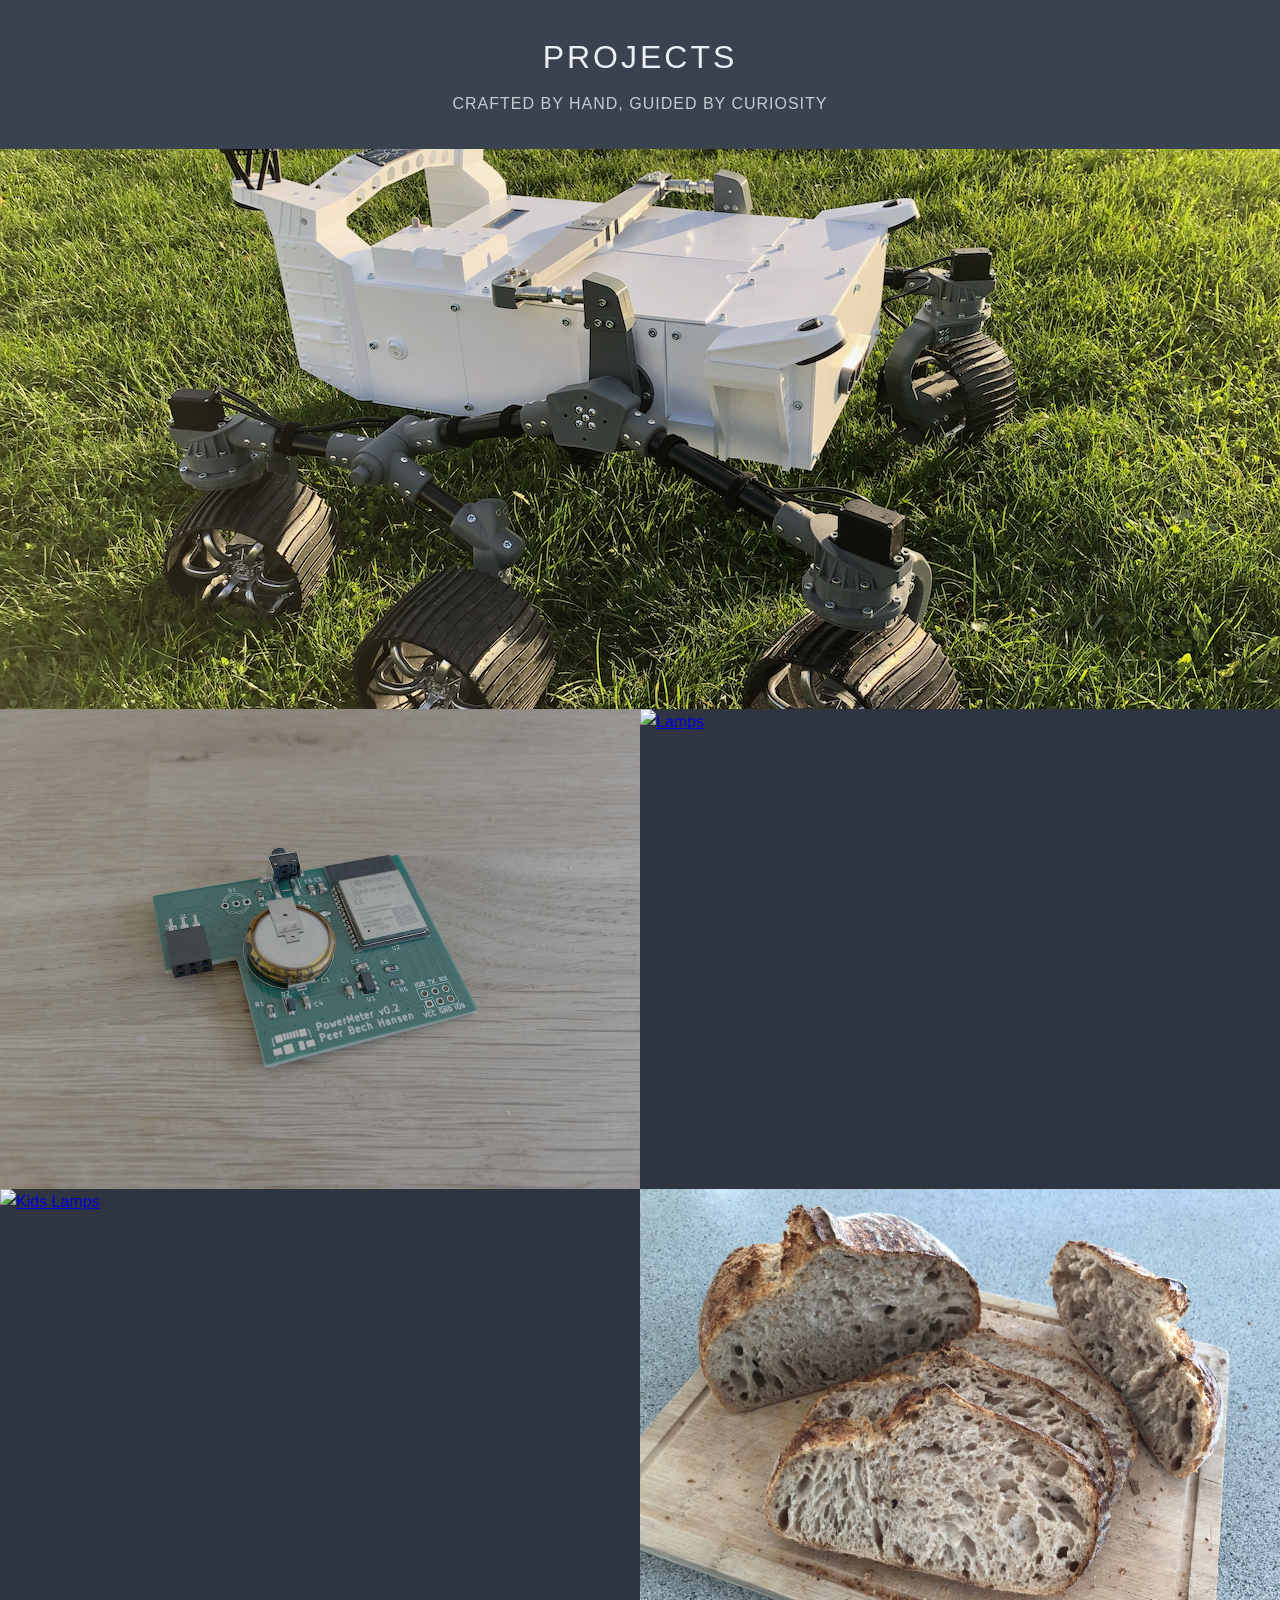
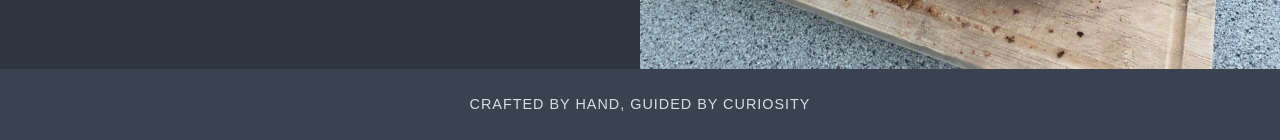
==== index.html @ 801d6085 "Move shared CSS/JS to common files, swap WattZig and Sourdough order" ====
<!DOCTYPE html>
<html lang="en">
<head>
    <meta charset="UTF-8">
    <meta name="viewport" content="width=device-width, initial-scale=1.0">
    <title>Projects</title>
    <link rel="stylesheet" href="https://cdnjs.cloudflare.com/ajax/libs/font-awesome/6.0.0/css/all.min.css">
    <style>
        /* Nordic design theme */
        :root {
            --primary-color: #39424E;
            --accent-color: #A27250;
            --bg-color: #2E3440;
            --card-bg: #ffffff;
            --text-color: #2E3440;
            --overlay-bg: rgba(46, 52, 64, 0.8);
            --font-main: 'Segoe UI', 'Helvetica Neue', Arial, sans-serif;
        }

        body {
            font-family: var(--font-main);
            margin: 0;
            padding: 0;
            background-color: var(--bg-color);
            color: var(--text-color);
            line-height: 1.6;
        }
        
        header {
            background-color: var(--primary-color);
            color: #ECEFF4;
            padding: 2rem;
            text-align: center;
        }
        
        header h1 {
            margin: 0;
            font-weight: 300;
            font-size: 2rem;
            letter-spacing: 3px;
            text-transform: uppercase;
        }
        
        .tagline {
            font-style: normal;
            opacity: 0.8;
            margin-top: 0.5rem;
            font-weight: 300;
            letter-spacing: 1px;
        }
        
        .container {
            display: grid;
            grid-template-columns: repeat(2, 1fr);
            grid-gap: 0;
            max-width: 1600px;
            margin: 0 auto;
            padding: 0;
        }

        .tile {
            position: relative;
            display: block;
            width: 100%;
            overflow: hidden;
            aspect-ratio: 4 / 3;
        }

        .tile img {
            width: 100%;
            height: 100%;
            object-fit: cover;
            display: block;
            filter: saturate(0.9);
        }

        .tile:first-child {
            grid-column: 1 / -1;
            aspect-ratio: 16 / 7;
        }
        
        .tile .overlay {
            position: absolute;
            top: 0;
            left: 0;
            right: 0;
            bottom: 0;
            display: flex;
            flex-direction: column;
            align-items: center;
            justify-content: center;
            color: white;
            background-color: var(--overlay-bg);
            opacity: 0;
            transition: opacity 0.4s ease;
        }
        
        .tile:hover .overlay {
            opacity: 1;
        }
        
        .tile .overlay-title {
            font-size: 1.5rem;
            font-weight: 300;
            margin-bottom: 10px;
            text-transform: uppercase;
            letter-spacing: 2px;
            color: #ECEFF4;
        }
        
        .tile .overlay-icon {
            font-size: 1.8rem;
            margin-bottom: 15px;
            color: var(--accent-color);
        }
        
        .tile .overlay-desc {
            font-size: 0.9rem;
            max-width: 80%;
            text-align: center;
            opacity: 0.9;
            font-weight: 300;
            color: #E5E9F0;
        }
        
        footer {
            background-color: var(--primary-color);
            color: #D8DEE9;
            text-align: center;
            padding: 1.5rem;
            margin-top: 0;
            font-size: 0.9rem;
            letter-spacing: 1px;
            font-weight: 300;
        }
        
        @media (max-width: 768px) {
            .container {
                grid-template-columns: 1fr;
                margin: 40px auto;
            }

            header h1 {
                font-size: 1.8rem;
            }

            .tile .overlay {
                opacity: 1;
            }
        }
    </style>
</head>
<body>
    <header>
        <h1>PROJECTS</h1>
        <div class="tagline">CRAFTED BY HAND, GUIDED BY CURIOSITY</div>
    </header>
    
    <div class="container">
        <div class="tile">
            <a href="https://rover.monz.dk/">
                <img src="IMG_5982.png" alt="Rover">
                <div class="overlay">
                    <div class="overlay-icon"><i class="fas fa-robot"></i></div>
                    <div class="overlay-title">Rover</div>
                    <div class="overlay-desc">Autonomous robotics project with custom electronics and programming</div>
                </div>
            </a>
        </div>
        <div class="tile">
            <a href="wattzig/index.html">
                <img src="wattzig/Print.png" alt="WattZig">
                <div class="overlay">
                    <div class="overlay-icon"><i class="fas fa-bolt"></i></div>
                    <div class="overlay-title">WattZig</div>
                    <div class="overlay-desc">Open-source Zigbee power meter for 3-phase energy monitoring</div>
                </div>
            </a>
        </div>
        <div class="tile">
            <a href="lamps/index.html">
                <img src="lamps/IMG_7536.jpeg" alt="Lamps">
                <div class="overlay">
                    <div class="overlay-icon"><i class="fas fa-lightbulb"></i></div>
                    <div class="overlay-title">Lamps</div>
                    <div class="overlay-desc">Custom lighting designs and fabrication</div>
                </div>
            </a>
        </div>
        <div class="tile">
            <a href="kids-lamps/index.html">
                <img src="kids-lamps/IMG_7848.jpeg" alt="Kids Lamps">
                <div class="overlay">
                    <div class="overlay-icon"><i class="fas fa-child"></i></div>
                    <div class="overlay-title">Kids Lamps</div>
                    <div class="overlay-desc">Fun and creative lighting projects for children's spaces</div>
                </div>
            </a>
        </div>
        <div class="tile">
            <a href="https://baking.monz.dk/">
                <img src="IMG_6832.jpg" alt="Sourdough">
                <div class="overlay">
                    <div class="overlay-icon"><i class="fas fa-bread-slice"></i></div>
                    <div class="overlay-title">Sourdough</div>
                    <div class="overlay-desc">Artisanal bread making experiments</div>
                </div>
            </a>
        </div>
        <!-- Add more tiles for other projects as needed -->
    </div>
    
    <footer>
        CRAFTED BY HAND, GUIDED BY CURIOSITY
    </footer>
</body>
</html>
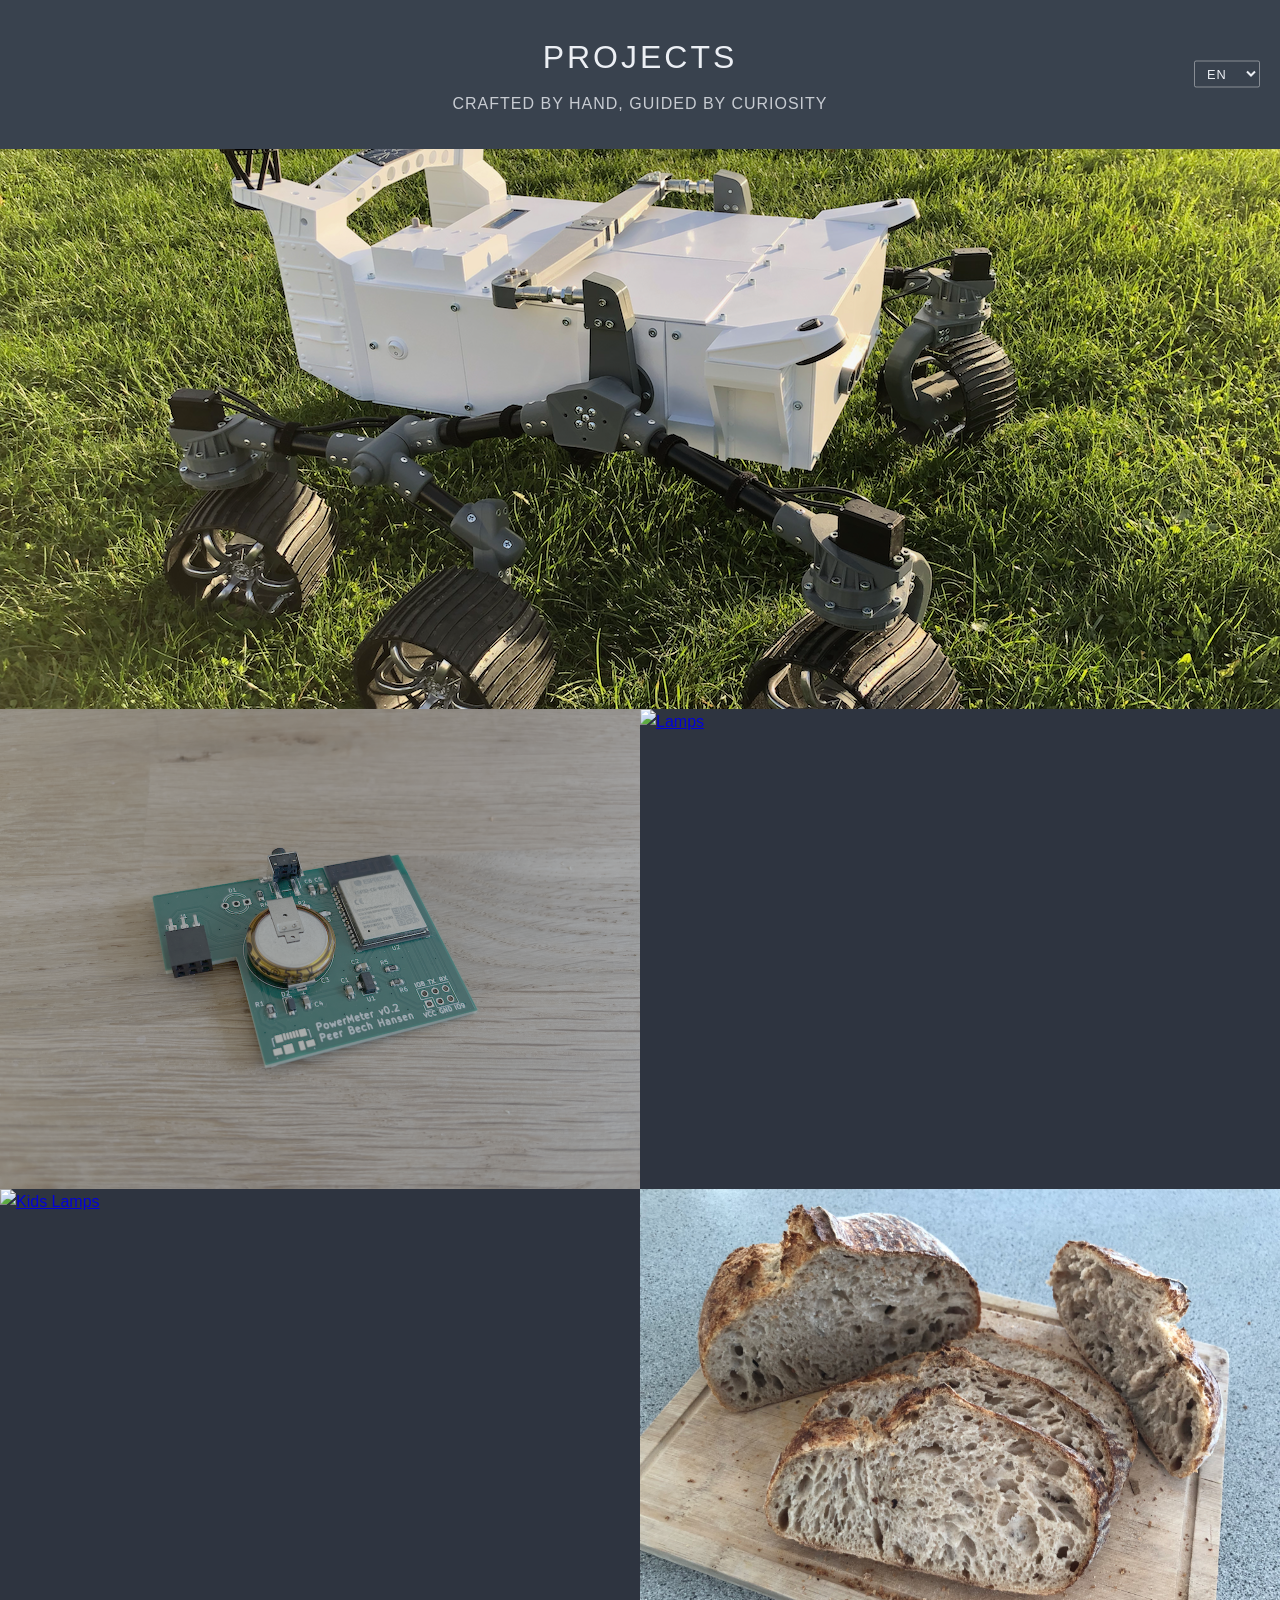
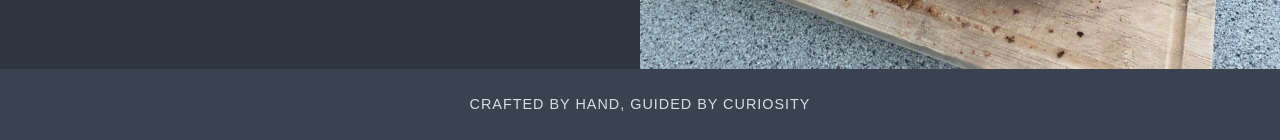
==== commit f24552a3: "Add i18n support for 10 languages Adds a language switcher to every page header that persists the se" ====
--- a/index.html
+++ b/index.html
@@ -31,6 +31,39 @@
             color: #ECEFF4;
             padding: 2rem;
             text-align: center;
+            position: relative;
+        }
+
+        #lang-switcher {
+            position: absolute;
+            right: 20px;
+            top: 50%;
+            transform: translateY(-50%);
+            background: transparent;
+            border: 1px solid rgba(255, 255, 255, 0.4);
+            color: inherit;
+            padding: 4px 8px;
+            font-family: var(--font-main);
+            font-size: 0.8rem;
+            font-weight: 300;
+            letter-spacing: 1px;
+            cursor: pointer;
+            border-radius: 2px;
+            transition: border-color 0.2s;
+        }
+
+        #lang-switcher:hover {
+            border-color: rgba(255, 255, 255, 0.8);
+        }
+
+        #lang-switcher option {
+            background: var(--primary-color);
+            color: #ECEFF4;
+        }
+
+        [dir="rtl"] #lang-switcher {
+            right: auto;
+            left: 20px;
         }
         
         header h1 {
@@ -152,8 +185,8 @@
 </head>
 <body>
     <header>
-        <h1>PROJECTS</h1>
-        <div class="tagline">CRAFTED BY HAND, GUIDED BY CURIOSITY</div>
+        <h1 data-i18n="nav_title">PROJECTS</h1>
+        <div class="tagline" data-i18n="tagline">CRAFTED BY HAND, GUIDED BY CURIOSITY</div>
     </header>
     
     <div class="container">
@@ -162,8 +195,8 @@
                 <img src="IMG_5982.png" alt="Rover">
                 <div class="overlay">
                     <div class="overlay-icon"><i class="fas fa-robot"></i></div>
-                    <div class="overlay-title">Rover</div>
-                    <div class="overlay-desc">Autonomous robotics project with custom electronics and programming</div>
+                    <div class="overlay-title" data-i18n="rover_title">Rover</div>
+                    <div class="overlay-desc" data-i18n="rover_desc">Autonomous robotics project with custom electronics and programming</div>
                 </div>
             </a>
         </div>
@@ -172,8 +205,8 @@
                 <img src="wattzig/Print.png" alt="WattZig">
                 <div class="overlay">
                     <div class="overlay-icon"><i class="fas fa-bolt"></i></div>
-                    <div class="overlay-title">WattZig</div>
-                    <div class="overlay-desc">Open-source Zigbee power meter for 3-phase energy monitoring</div>
+                    <div class="overlay-title" data-i18n="wattzig_title">WattZig</div>
+                    <div class="overlay-desc" data-i18n="wattzig_desc">Open-source Zigbee power meter for 3-phase energy monitoring</div>
                 </div>
             </a>
         </div>
@@ -182,8 +215,8 @@
                 <img src="lamps/IMG_7536.jpeg" alt="Lamps">
                 <div class="overlay">
                     <div class="overlay-icon"><i class="fas fa-lightbulb"></i></div>
-                    <div class="overlay-title">Lamps</div>
-                    <div class="overlay-desc">Custom lighting designs and fabrication</div>
+                    <div class="overlay-title" data-i18n="lamps_title">Lamps</div>
+                    <div class="overlay-desc" data-i18n="lamps_desc">Custom lighting designs and fabrication</div>
                 </div>
             </a>
         </div>
@@ -192,8 +225,8 @@
                 <img src="kids-lamps/IMG_7848.jpeg" alt="Kids Lamps">
                 <div class="overlay">
                     <div class="overlay-icon"><i class="fas fa-child"></i></div>
-                    <div class="overlay-title">Kids Lamps</div>
-                    <div class="overlay-desc">Fun and creative lighting projects for children's spaces</div>
+                    <div class="overlay-title" data-i18n="kids_lamps_title">Kids Lamps</div>
+                    <div class="overlay-desc" data-i18n="kids_lamps_desc">Fun and creative lighting projects for children's spaces</div>
                 </div>
             </a>
         </div>
@@ -202,16 +235,19 @@
                 <img src="IMG_6832.jpg" alt="Sourdough">
                 <div class="overlay">
                     <div class="overlay-icon"><i class="fas fa-bread-slice"></i></div>
-                    <div class="overlay-title">Sourdough</div>
-                    <div class="overlay-desc">Artisanal bread making experiments</div>
+                    <div class="overlay-title" data-i18n="sourdough_title">Sourdough</div>
+                    <div class="overlay-desc" data-i18n="sourdough_desc">Artisanal bread making experiments</div>
                 </div>
             </a>
         </div>
         <!-- Add more tiles for other projects as needed -->
     </div>
     
-    <footer>
+    <footer data-i18n="footer_text">
         CRAFTED BY HAND, GUIDED BY CURIOSITY
     </footer>
+
+    <script src="translations.js"></script>
+    <script src="common.js"></script>
 </body>
 </html>
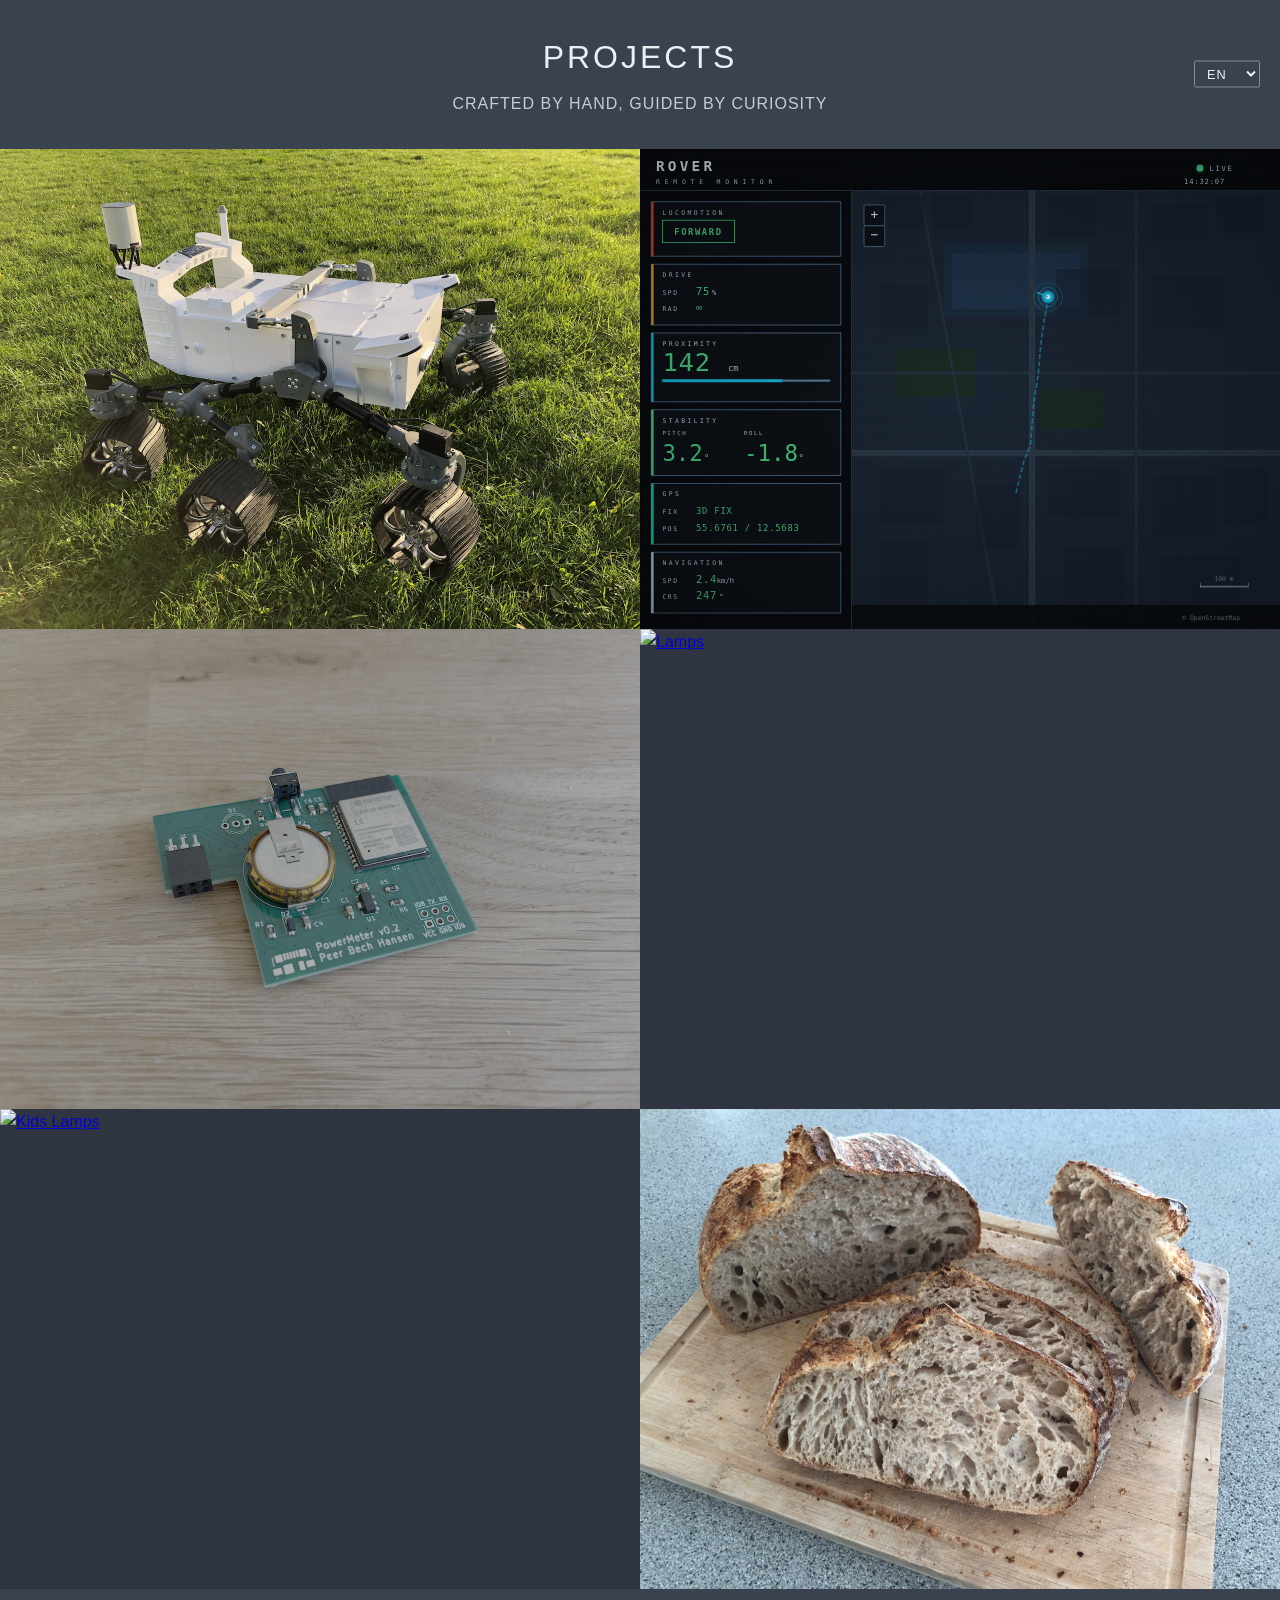
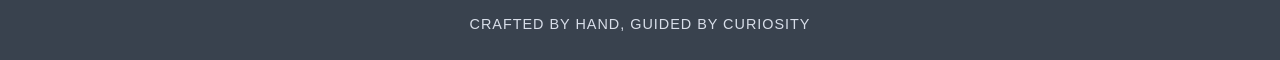
==== commit fac022d1: "Add Rover Monitor project with generated preview image Adds live/ project (real-time WebSocket telem" ====
--- a/index.html
+++ b/index.html
@@ -107,7 +107,7 @@
             filter: saturate(0.9);
         }
 
-        .tile:first-child {
+        .tile:first-child:nth-last-child(odd) {
             grid-column: 1 / -1;
             aspect-ratio: 16 / 7;
         }
@@ -201,6 +201,16 @@
             </a>
         </div>
         <div class="tile">
+            <a href="live/index.html">
+                <img src="live/preview.svg" alt="Rover Live Monitor">
+                <div class="overlay">
+                    <div class="overlay-icon"><i class="fas fa-satellite-dish"></i></div>
+                    <div class="overlay-title" data-i18n="live_title">Rover Monitor</div>
+                    <div class="overlay-desc" data-i18n="live_desc">Real-time telemetry dashboard for the Mars rover — live GPS, drive state, proximity and stability over WebSocket</div>
+                </div>
+            </a>
+        </div>
+        <div class="tile">
             <a href="wattzig/index.html">
                 <img src="wattzig/Print.png" alt="WattZig">
                 <div class="overlay">
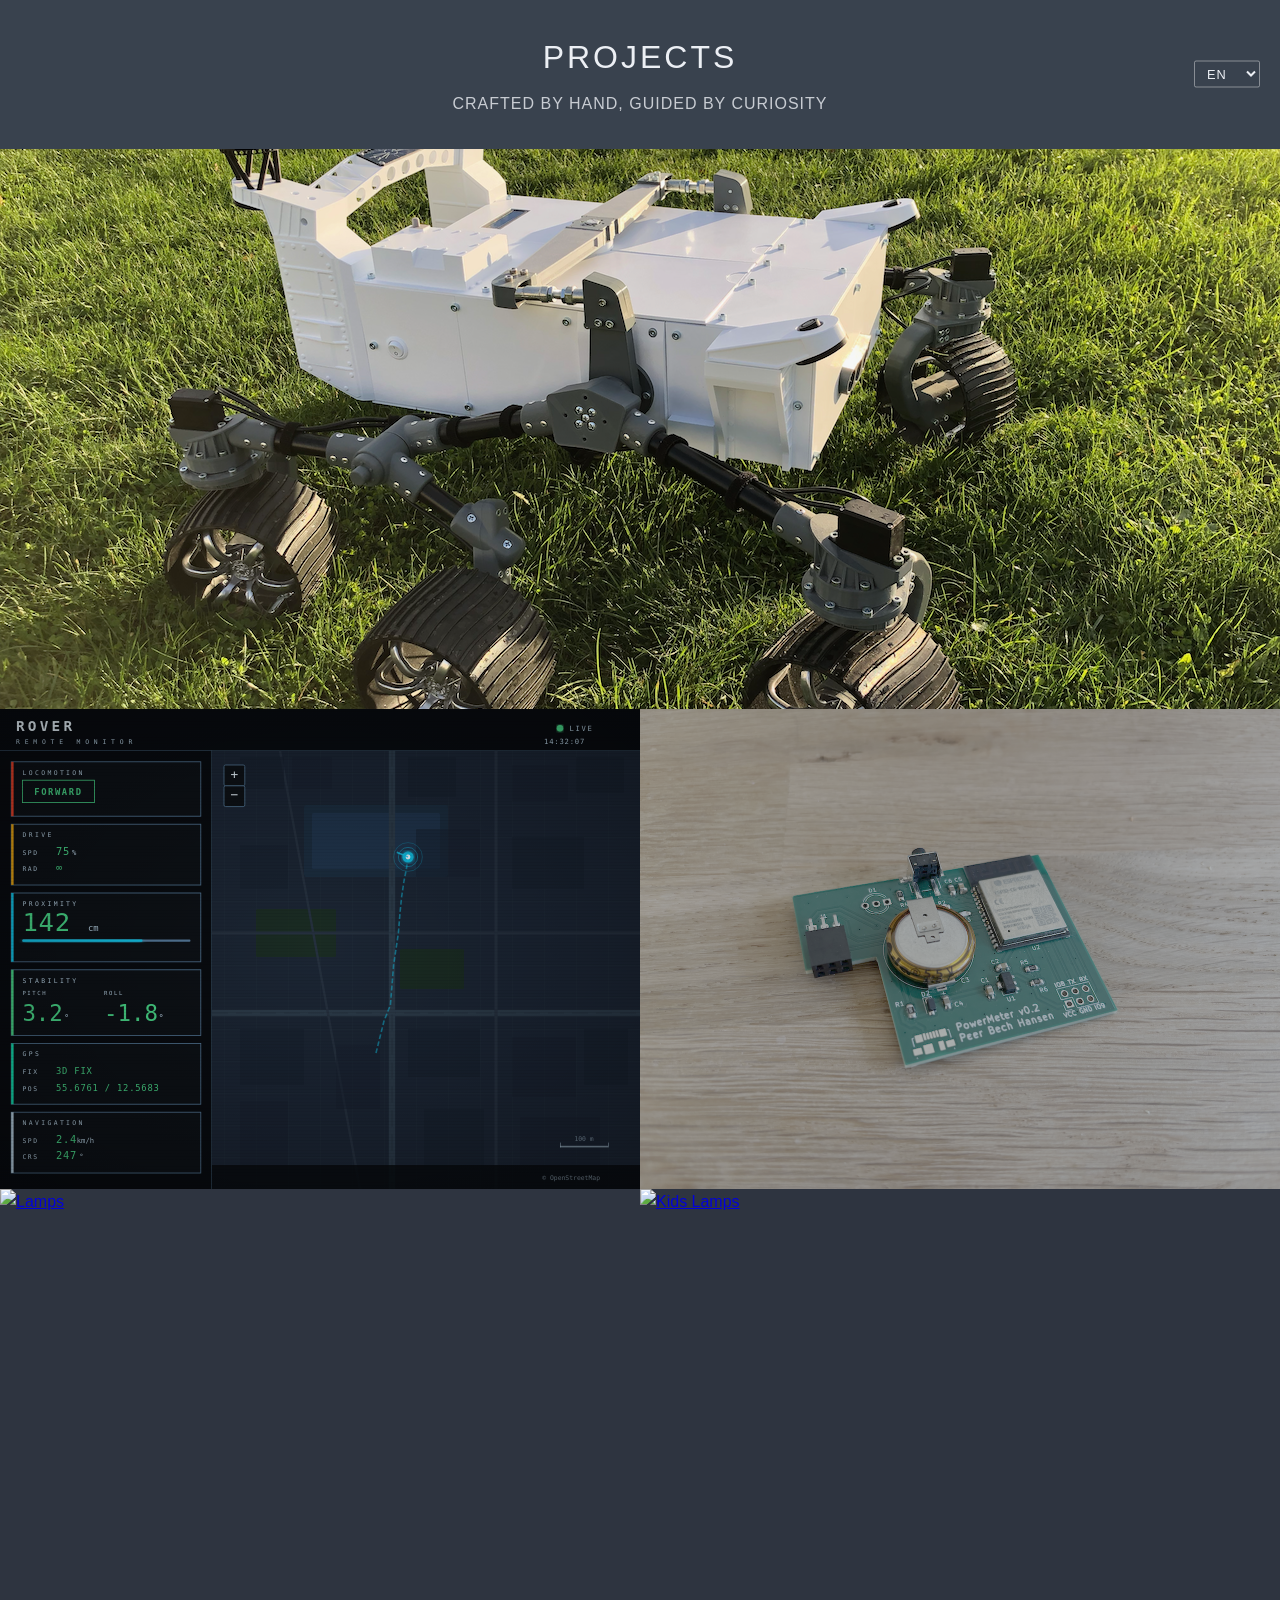
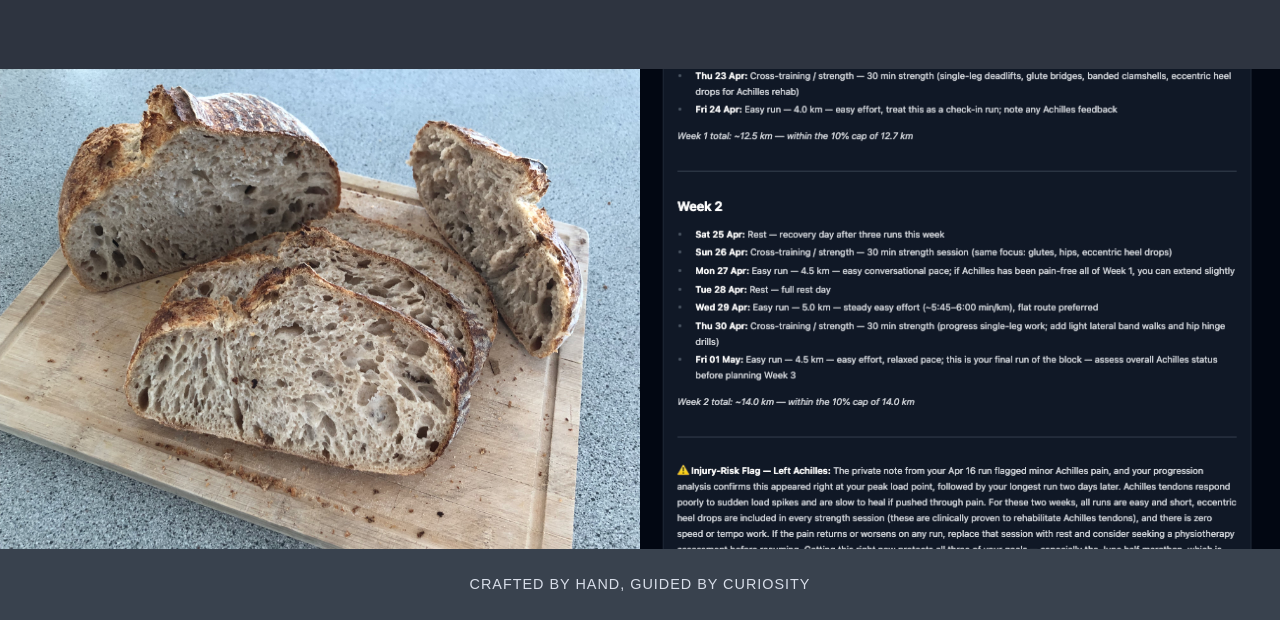
==== commit 738d7dec: "Add Runner AI and Sourdough project pages - Add runner-ai/ project page with screenshot, description" ====
--- a/index.html
+++ b/index.html
@@ -191,7 +191,7 @@
     
     <div class="container">
         <div class="tile">
-            <a href="https://rover.monz.dk/">
+            <a href="rover/index.html">
                 <img src="IMG_5982.png" alt="Rover">
                 <div class="overlay">
                     <div class="overlay-icon"><i class="fas fa-robot"></i></div>
@@ -241,12 +241,22 @@
             </a>
         </div>
         <div class="tile">
-            <a href="https://baking.monz.dk/">
+            <a href="sourdough/index.html">
                 <img src="IMG_6832.jpg" alt="Sourdough">
                 <div class="overlay">
                     <div class="overlay-icon"><i class="fas fa-bread-slice"></i></div>
                     <div class="overlay-title" data-i18n="sourdough_title">Sourdough</div>
                     <div class="overlay-desc" data-i18n="sourdough_desc">Artisanal bread making experiments</div>
+                </div>
+            </a>
+        </div>
+        <div class="tile">
+            <a href="runner-ai/index.html">
+                <img src="runner-ai/screenshot.png" alt="Runner AI">
+                <div class="overlay">
+                    <div class="overlay-icon"><i class="fas fa-person-running"></i></div>
+                    <div class="overlay-title" data-i18n="runner_ai_title">Runner AI</div>
+                    <div class="overlay-desc" data-i18n="runner_ai_desc">AI-powered training coach for runners — activity analysis, goal tracking, and personalised coaching insights</div>
                 </div>
             </a>
         </div>
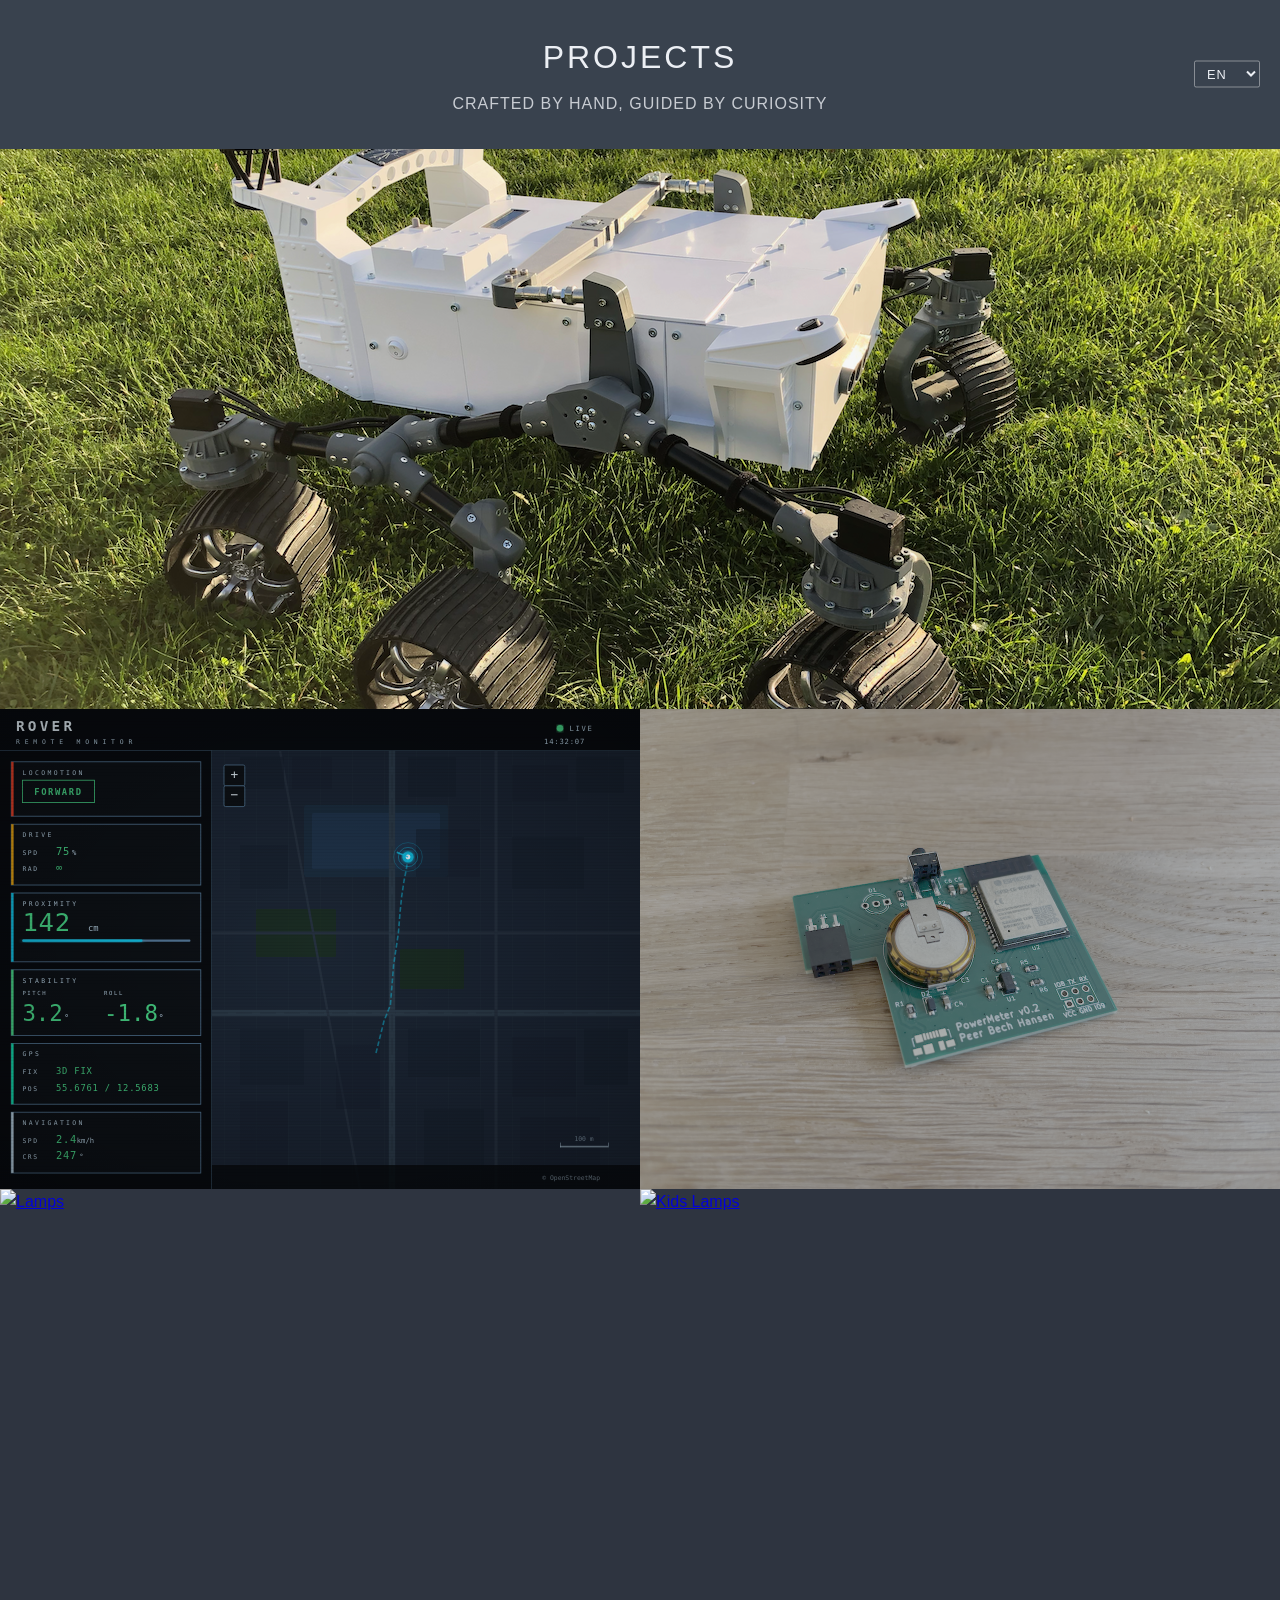
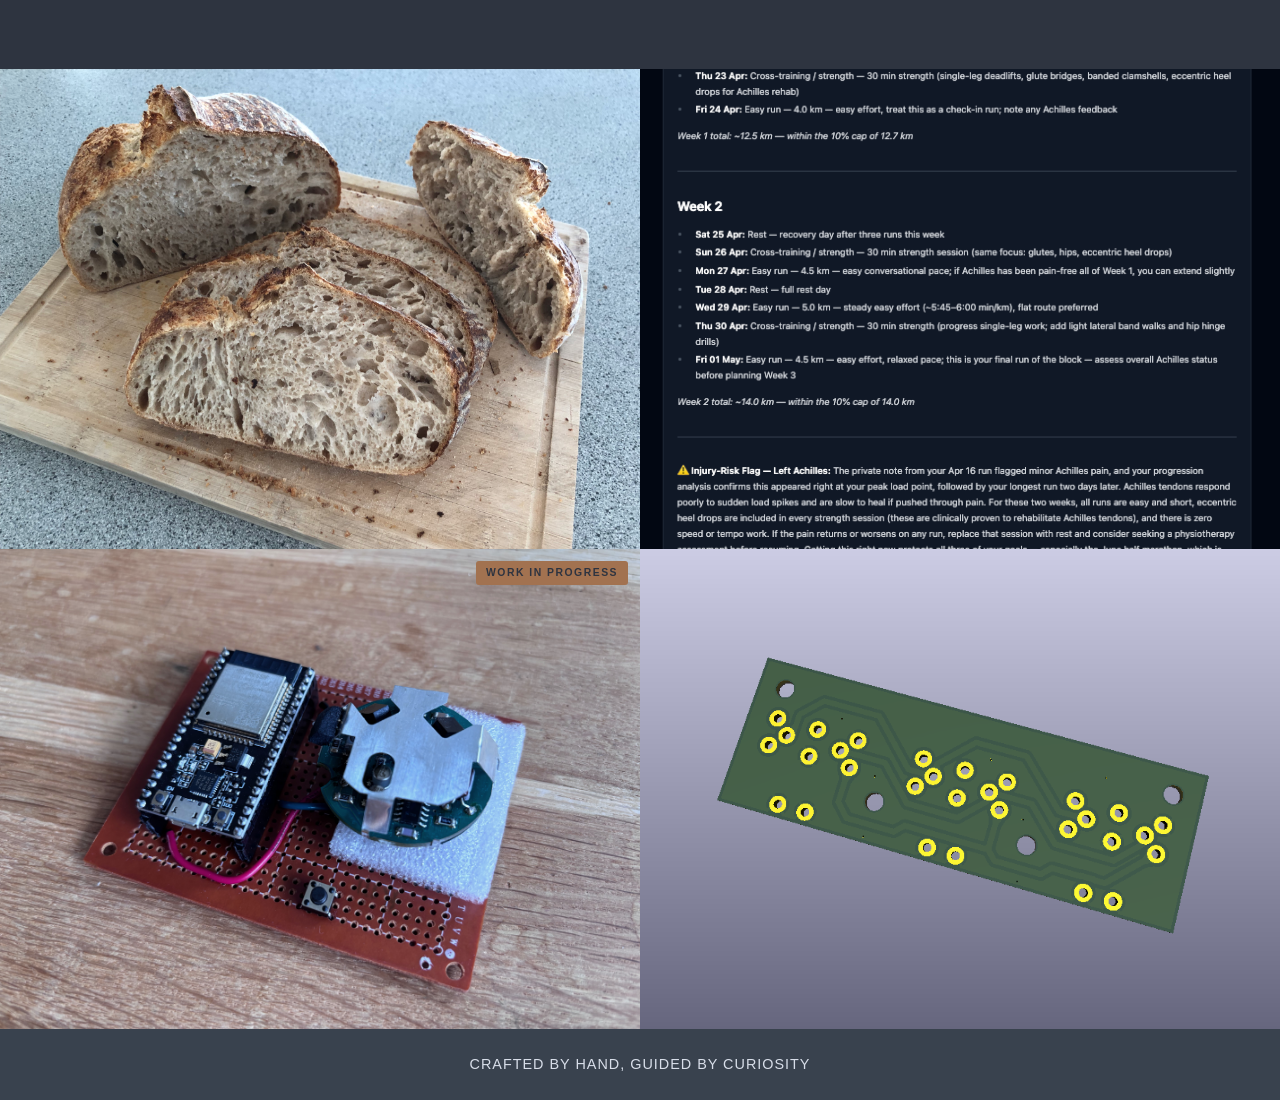
==== commit 7b1c2e77: "Add BeoBridge and PowerLink projects BeoBridge bridges a Bang & Olufsen Beo4 remote to Home Assistan" ====
--- a/index.html
+++ b/index.html
@@ -131,6 +131,21 @@
         .tile:hover .overlay {
             opacity: 1;
         }
+
+        .tile .wip-badge {
+            position: absolute;
+            top: 12px;
+            right: 12px;
+            z-index: 2;
+            background: var(--accent-color);
+            color: #2E3440;
+            font-size: 0.65rem;
+            font-weight: 600;
+            letter-spacing: 1.5px;
+            text-transform: uppercase;
+            padding: 4px 10px;
+            border-radius: 3px;
+        }
         
         .tile .overlay-title {
             font-size: 1.5rem;
@@ -260,6 +275,27 @@
                 </div>
             </a>
         </div>
+        <div class="tile">
+            <a href="beobridge/index.html">
+                <img src="beobridge/IMG_9761.jpeg" alt="BeoBridge">
+                <div class="wip-badge" data-i18n="wip_badge">Work in progress</div>
+                <div class="overlay">
+                    <div class="overlay-icon"><i class="fas fa-tower-broadcast"></i></div>
+                    <div class="overlay-title" data-i18n="beobridge_title">BeoBridge</div>
+                    <div class="overlay-desc" data-i18n="beobridge_desc">Bang &amp; Olufsen Beo4 remote bridged to Home Assistant over MQTT, using a salvaged 455 kHz infrared receiver</div>
+                </div>
+            </a>
+        </div>
+        <div class="tile">
+            <a href="powerlink/index.html">
+                <img src="powerlink/PowerLink.png" alt="PowerLink Splitter">
+                <div class="overlay">
+                    <div class="overlay-icon"><i class="fas fa-code-branch"></i></div>
+                    <div class="overlay-title" data-i18n="powerlink_title">PowerLink Splitter</div>
+                    <div class="overlay-desc" data-i18n="powerlink_desc">A hand-built PowerLink splitter so a Beosound 9000 can drive two Beolab 8000 speakers down a single cable</div>
+                </div>
+            </a>
+        </div>
         <!-- Add more tiles for other projects as needed -->
     </div>
     
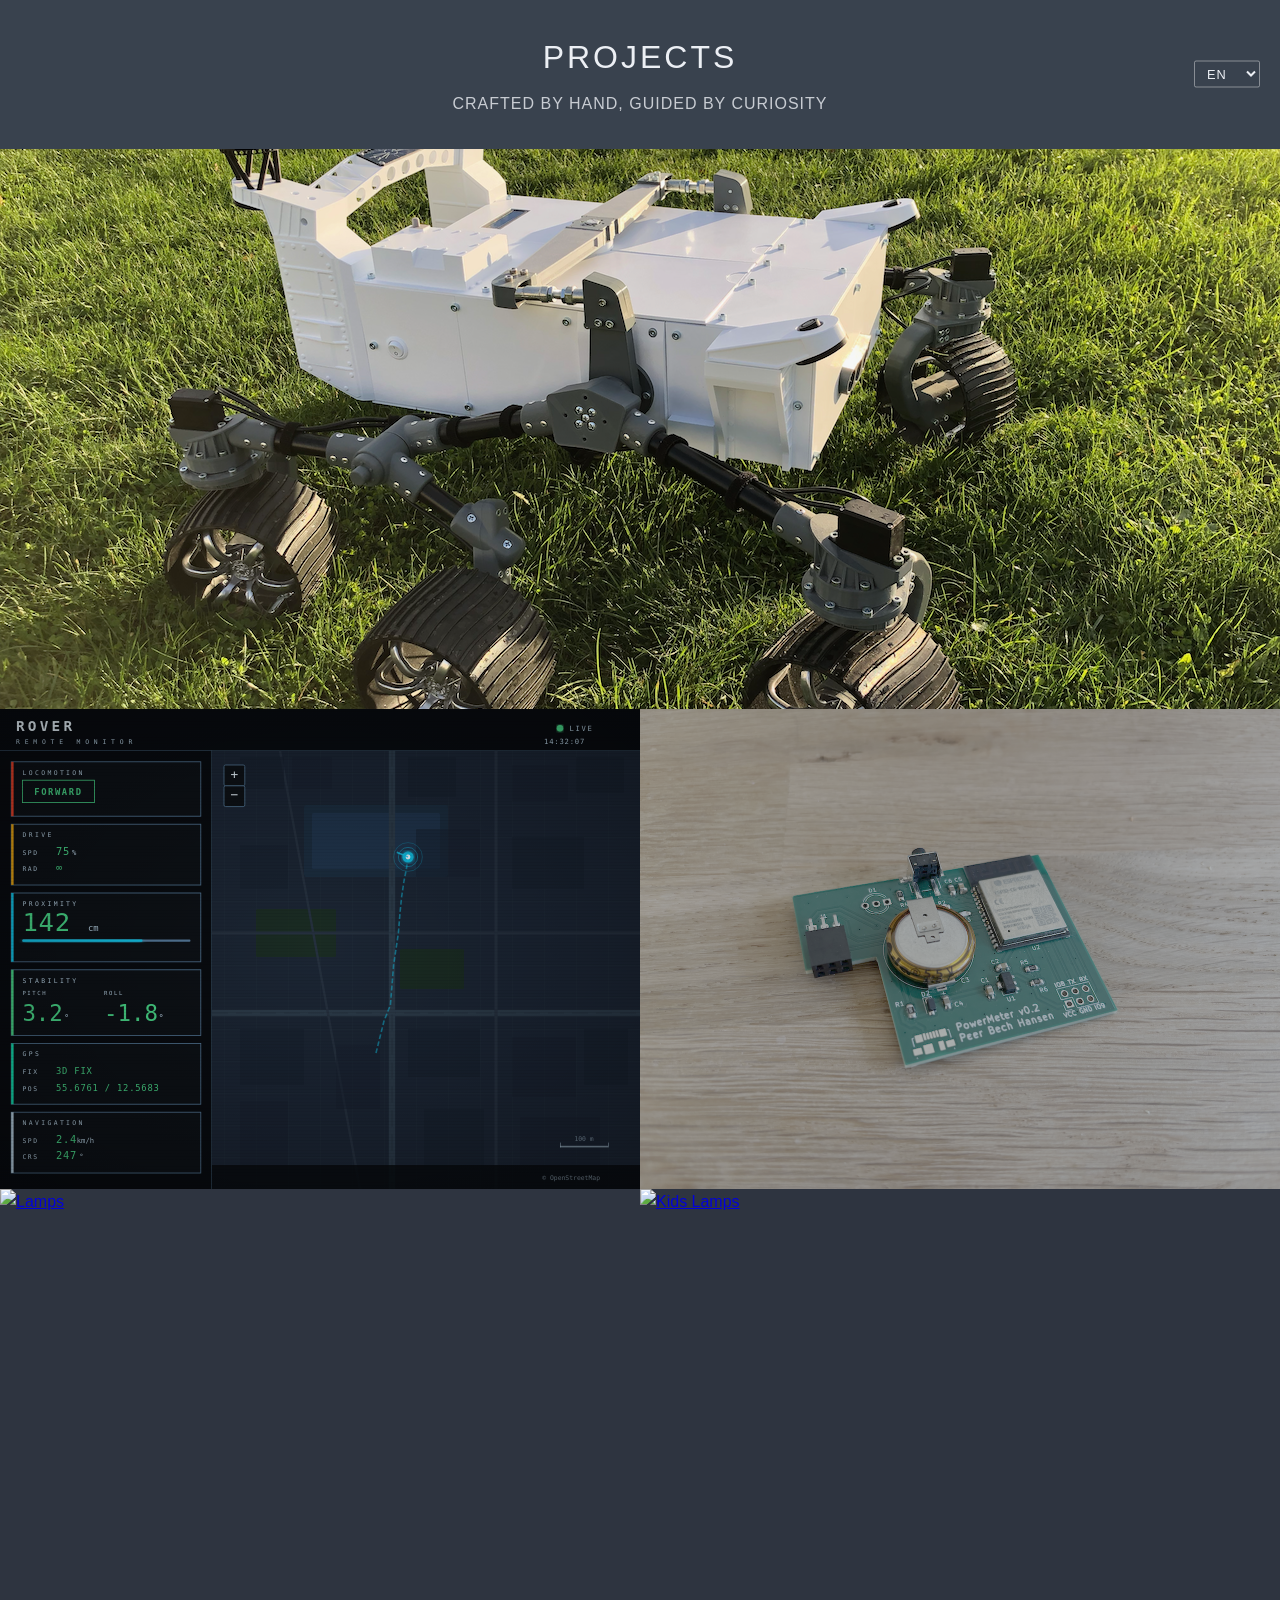
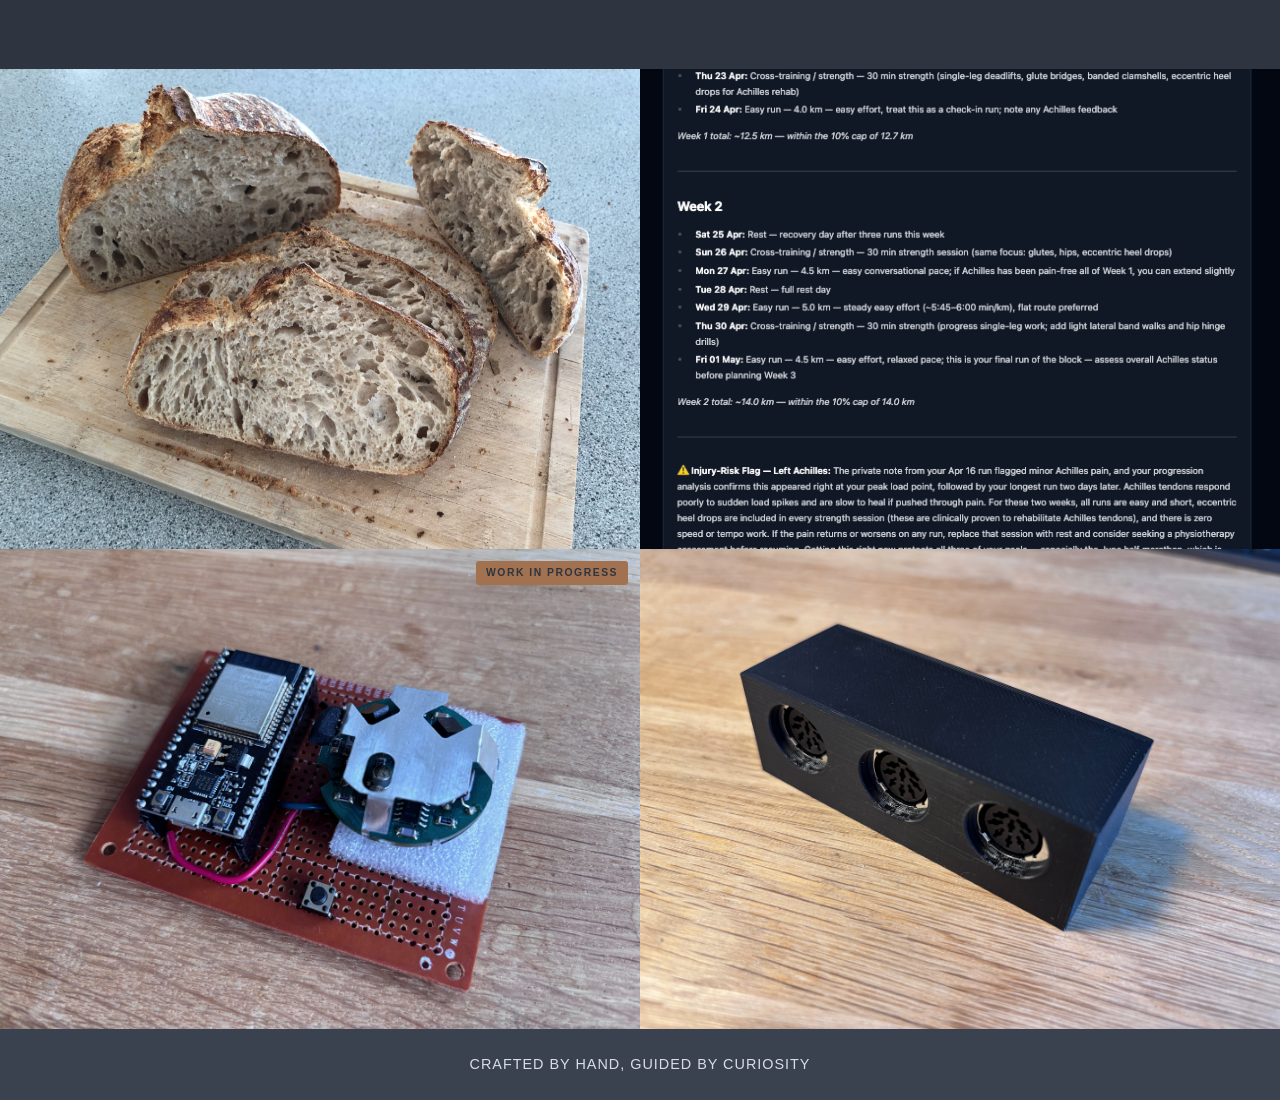
==== commit f32a411e: "Add enclosure photos to PowerLink project Adds two photos of the 3D-printed enclosure to the gallery" ====
--- a/index.html
+++ b/index.html
@@ -288,7 +288,7 @@
         </div>
         <div class="tile">
             <a href="powerlink/index.html">
-                <img src="powerlink/PowerLink.png" alt="PowerLink Splitter">
+                <img src="powerlink/IMG_9764.jpeg" alt="PowerLink Splitter">
                 <div class="overlay">
                     <div class="overlay-icon"><i class="fas fa-code-branch"></i></div>
                     <div class="overlay-title" data-i18n="powerlink_title">PowerLink Splitter</div>
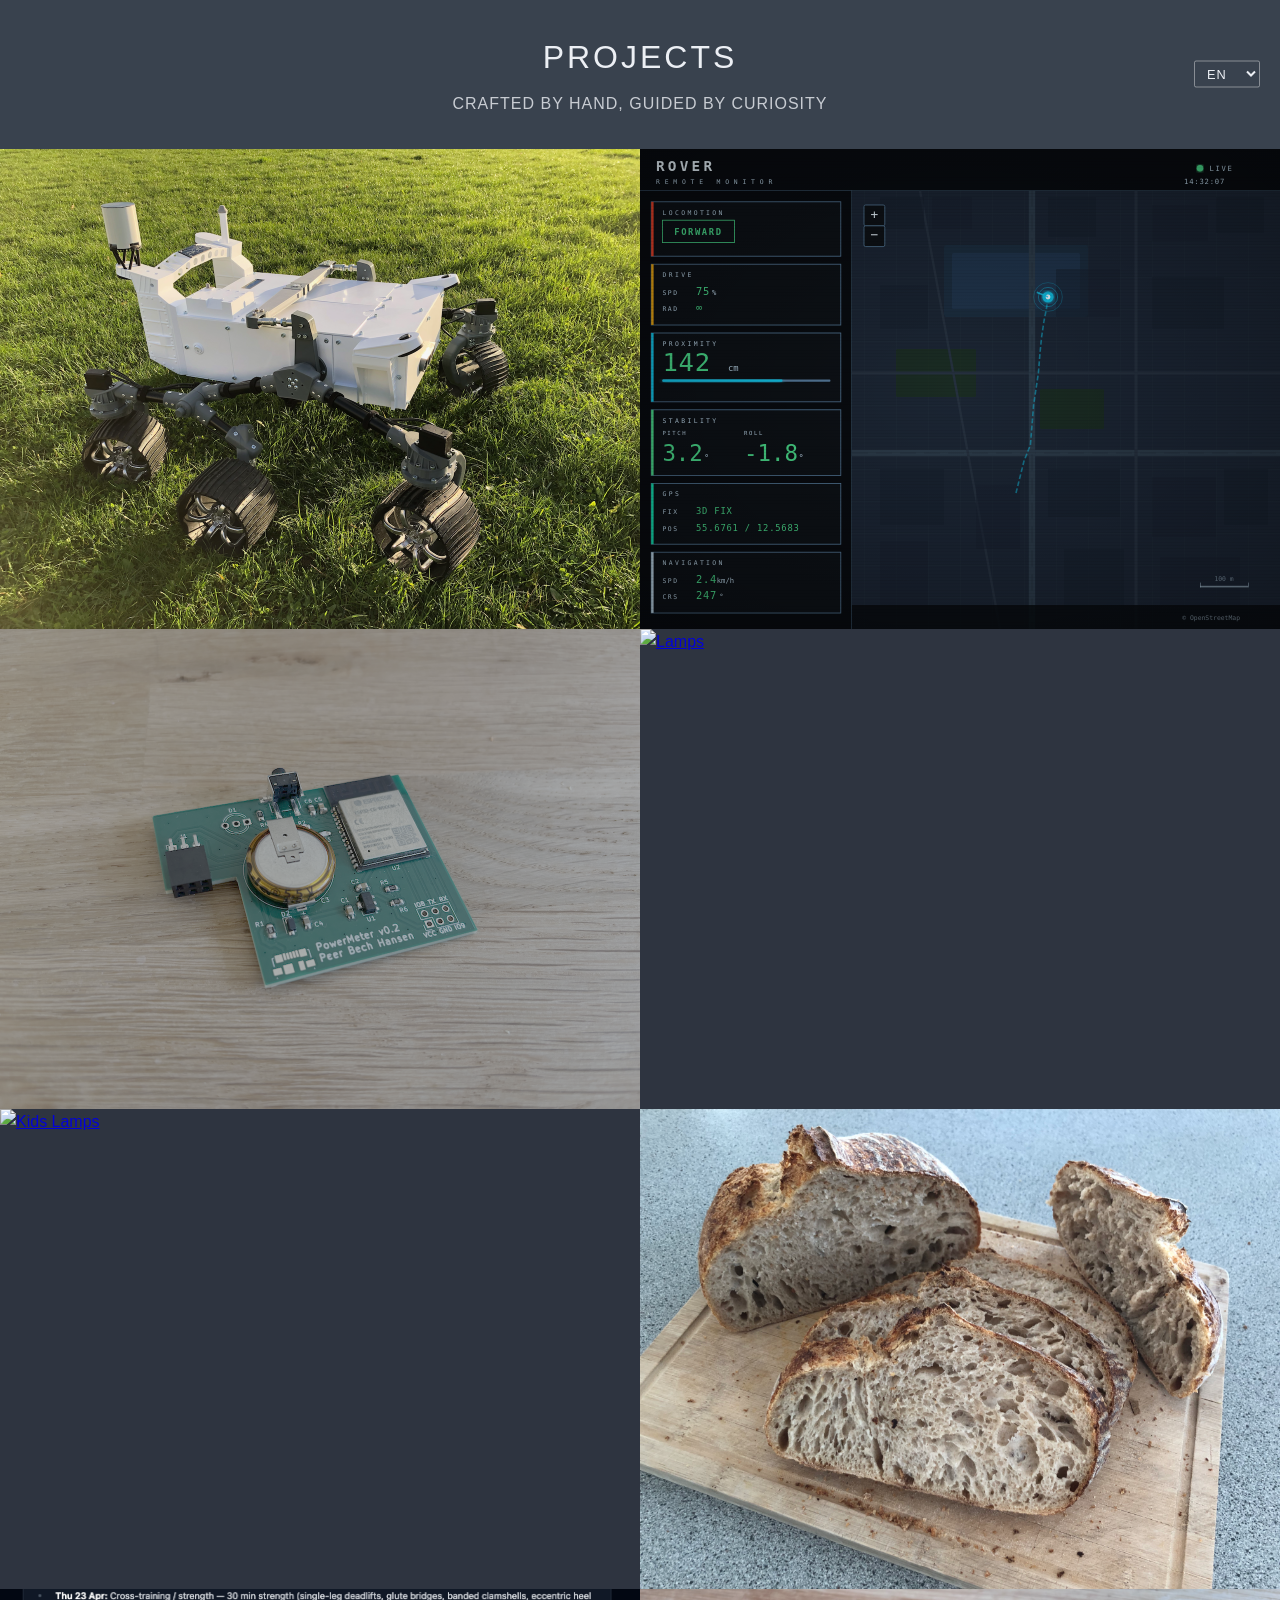
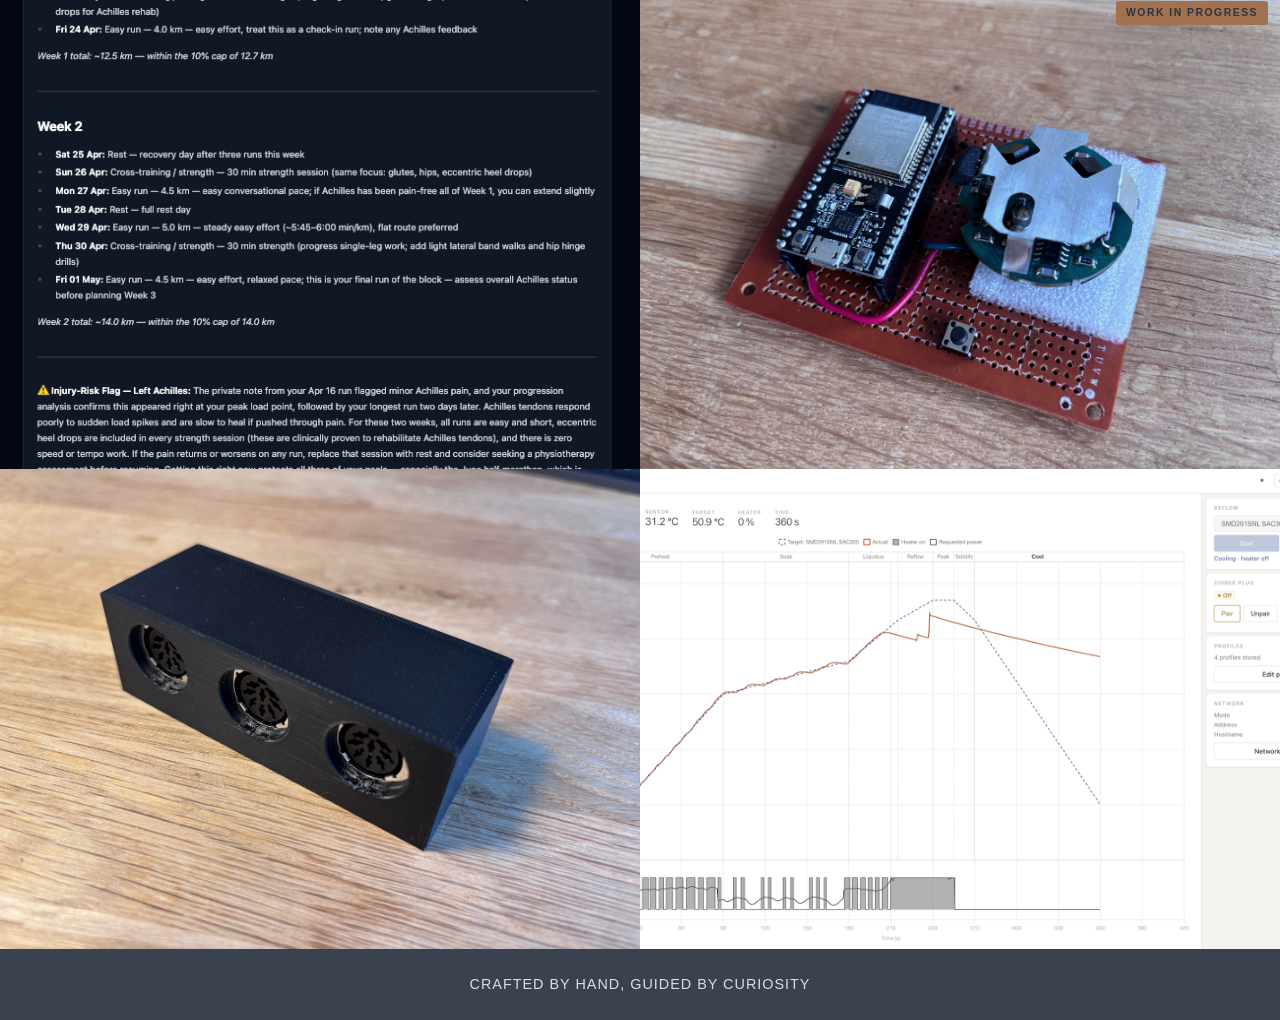
==== commit ccf966d7: "Add Reflow Hotplate project" ====
--- a/index.html
+++ b/index.html
@@ -296,6 +296,16 @@
                 </div>
             </a>
         </div>
+        <div class="tile">
+            <a href="reflow/index.html">
+                <img src="reflow/ui-run.png" alt="Reflow Hotplate">
+                <div class="overlay">
+                    <div class="overlay-icon"><i class="fas fa-fire"></i></div>
+                    <div class="overlay-title" data-i18n="reflow_title">Reflow Hotplate</div>
+                    <div class="overlay-desc" data-i18n="reflow_desc">Reflow soldering on an upside-down clothes iron, switched by a Zigbee smart plug and controlled from the browser</div>
+                </div>
+            </a>
+        </div>
         <!-- Add more tiles for other projects as needed -->
     </div>
     
